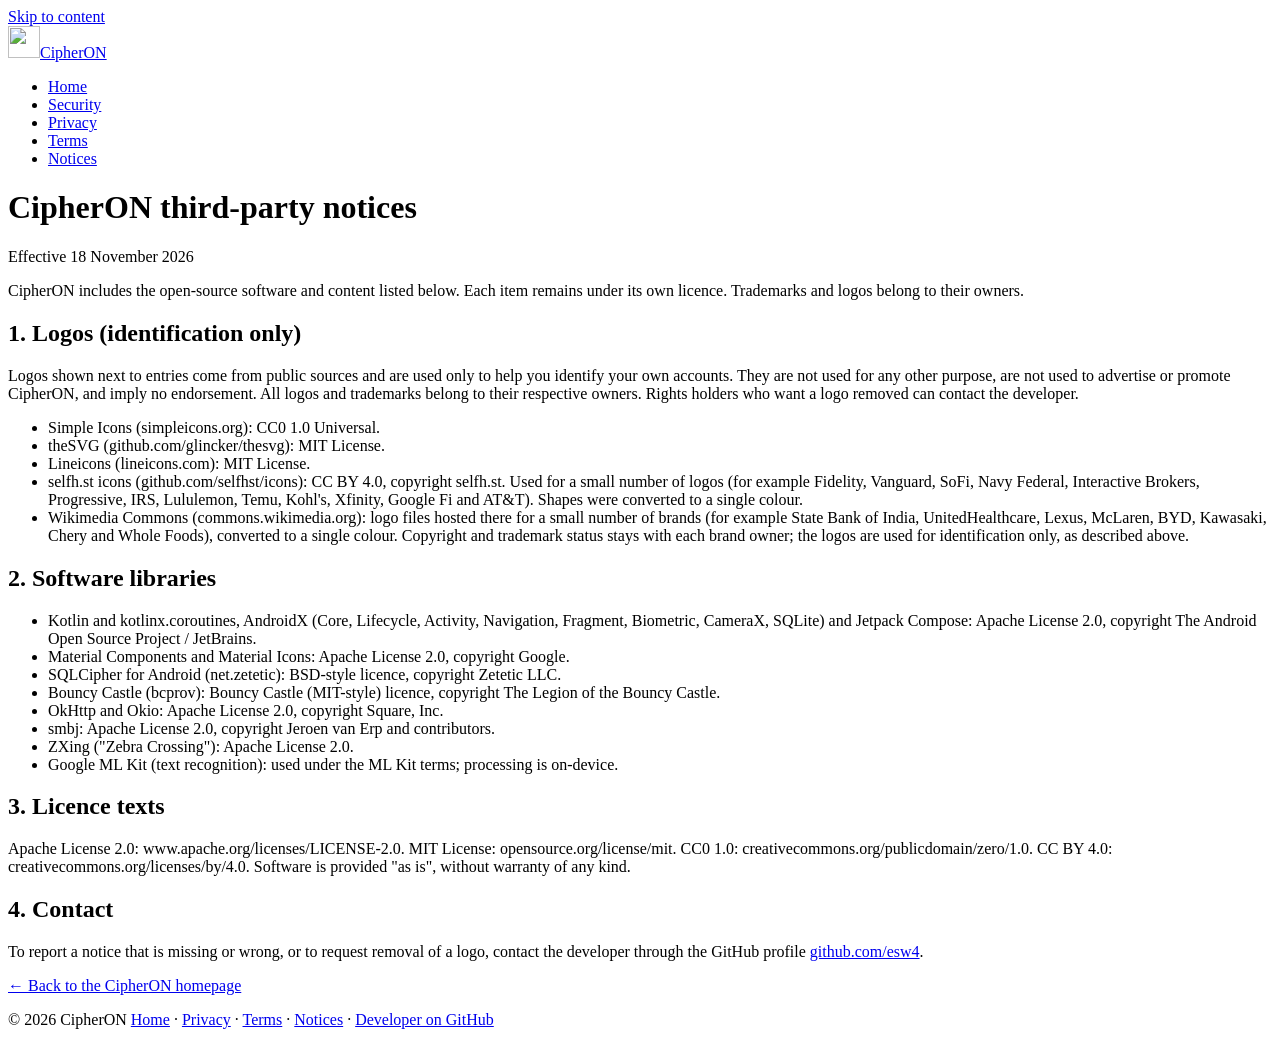
==== notices.html @ 96c5bdcf "Add terms of use and third-party notices, update privacy policy, link them from the site" ====
<!doctype html>
<html lang="en">
<head>
<meta charset="utf-8">
<meta name="viewport" content="width=device-width, initial-scale=1">
<title>CipherON third-party notices</title>
<meta name="description" content="Open-source software, logo sources and licences used by CipherON.">
<meta name="theme-color" content="#0b0b0b">
<link rel="icon" href="logo.png">
<link rel="stylesheet" href="style.css">
</head>
<body>
<a class="skip" href="#main">Skip to content</a>
<nav class="top" aria-label="Main">
  <div class="wrap">
    <a class="brand" href="index.html"><img src="logo.png" alt="" width="32" height="32">CipherON</a>
    <ul><li><a href="index.html">Home</a></li><li><a href="index.html#security">Security</a></li><li><a href="privacy.html">Privacy</a></li><li><a href="terms.html">Terms</a></li><li><a href="notices.html">Notices</a></li></ul>
  </div>
</nav>
<main class="doc" id="main">
  <h1>CipherON third-party notices</h1>
  <p>Effective 18 November 2026</p>

<p>CipherON includes the open-source software and content listed below. Each item remains under its own licence. Trademarks and logos belong to their owners.</p>
<h2>1. Logos (identification only)</h2>
<p>Logos shown next to entries come from public sources and are used only to help you identify your own accounts. They are not used for any other purpose, are not used to advertise or promote CipherON, and imply no endorsement. All logos and trademarks belong to their respective owners. Rights holders who want a logo removed can contact the developer.</p>
<ul>
  <li>Simple Icons (simpleicons.org): CC0 1.0 Universal.</li>
  <li>theSVG (github.com/glincker/thesvg): MIT License.</li>
  <li>Lineicons (lineicons.com): MIT License.</li>
  <li>selfh.st icons (github.com/selfhst/icons): CC BY 4.0, copyright selfh.st. Used for a small number of logos (for example Fidelity, Vanguard, SoFi, Navy Federal, Interactive Brokers, Progressive, IRS, Lululemon, Temu, Kohl's, Xfinity, Google Fi and AT&amp;T). Shapes were converted to a single colour.</li>
  <li>Wikimedia Commons (commons.wikimedia.org): logo files hosted there for a small number of brands (for example State Bank of India, UnitedHealthcare, Lexus, McLaren, BYD, Kawasaki, Chery and Whole Foods), converted to a single colour. Copyright and trademark status stays with each brand owner; the logos are used for identification only, as described above.</li>
</ul>
<h2>2. Software libraries</h2>
<ul>
  <li>Kotlin and kotlinx.coroutines, AndroidX (Core, Lifecycle, Activity, Navigation, Fragment, Biometric, CameraX, SQLite) and Jetpack Compose: Apache License 2.0, copyright The Android Open Source Project / JetBrains.</li>
  <li>Material Components and Material Icons: Apache License 2.0, copyright Google.</li>
  <li>SQLCipher for Android (net.zetetic): BSD-style licence, copyright Zetetic LLC.</li>
  <li>Bouncy Castle (bcprov): Bouncy Castle (MIT-style) licence, copyright The Legion of the Bouncy Castle.</li>
  <li>OkHttp and Okio: Apache License 2.0, copyright Square, Inc.</li>
  <li>smbj: Apache License 2.0, copyright Jeroen van Erp and contributors.</li>
  <li>ZXing ("Zebra Crossing"): Apache License 2.0.</li>
  <li>Google ML Kit (text recognition): used under the ML Kit terms; processing is on-device.</li>
</ul>
<h2>3. Licence texts</h2>
<p>Apache License 2.0: www.apache.org/licenses/LICENSE-2.0. MIT License: opensource.org/license/mit. CC0 1.0: creativecommons.org/publicdomain/zero/1.0. CC BY 4.0: creativecommons.org/licenses/by/4.0. Software is provided "as is", without warranty of any kind.</p>
<h2>4. Contact</h2>
<p>To report a notice that is missing or wrong, or to request removal of a logo, contact the developer through the GitHub profile <a href="https://github.com/esw4">github.com/esw4</a>.</p>

  <p><a href="index.html">&larr; Back to the CipherON homepage</a></p>
</main>
<footer>
  <div class="wrap">
    <span>&copy; 2026 CipherON</span>
    <span><a href="index.html">Home</a> &middot; <a href="privacy.html">Privacy</a> &middot; <a href="terms.html">Terms</a> &middot; <a href="notices.html">Notices</a> &middot; <a href="https://github.com/esw4">Developer on GitHub</a></span>
  </div>
</footer>
</body>
</html>
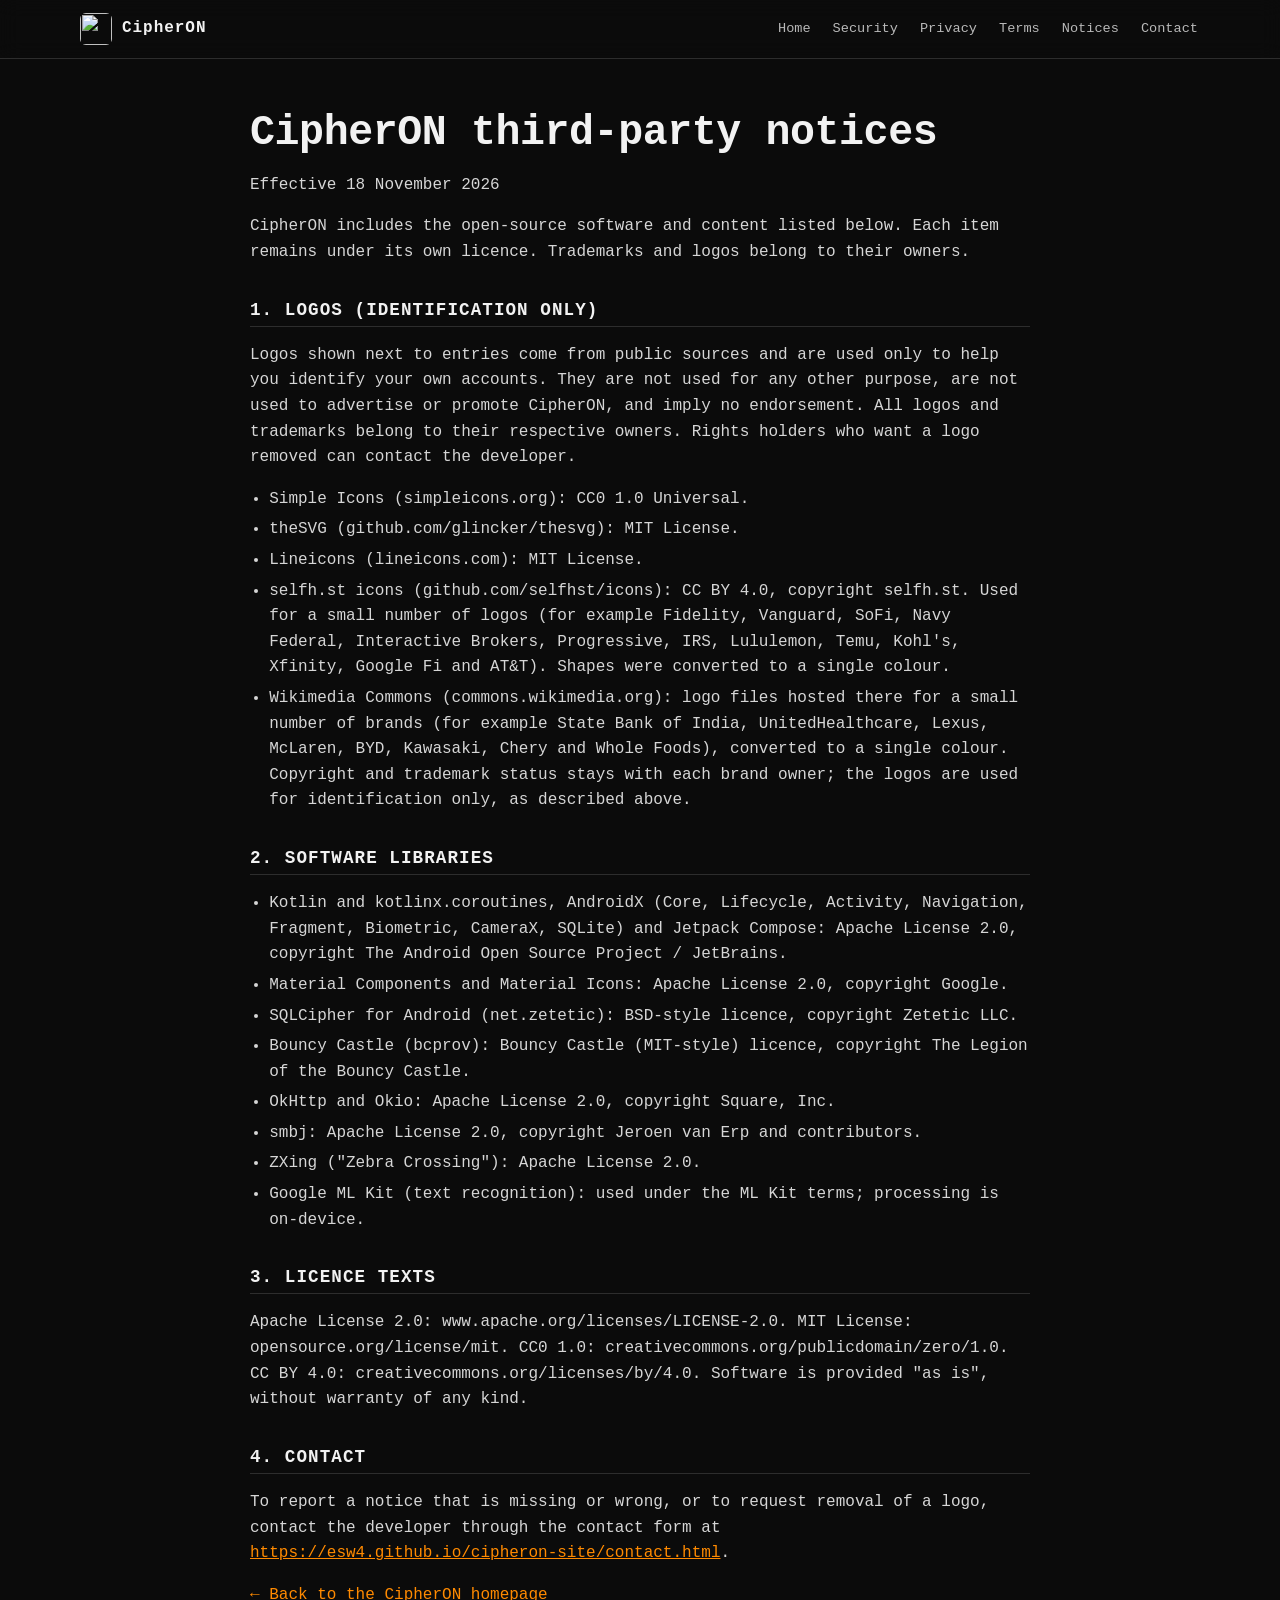
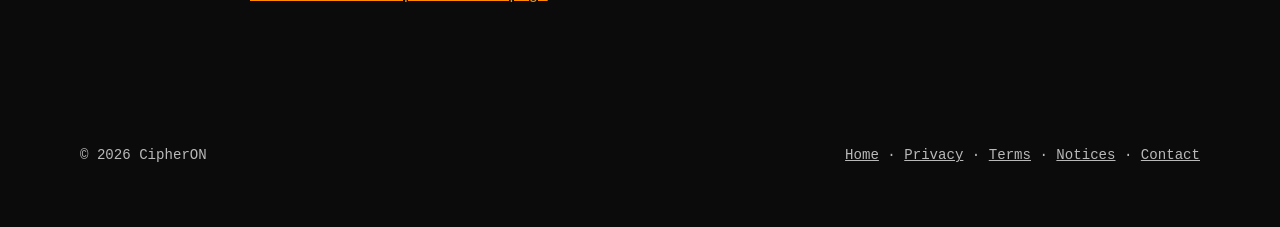
==== commit 9fdb613e: "Add contact form page, replace the GitHub profile contact with it, add website contact section to th" ====
--- a/notices.html
+++ b/notices.html
@@ -14,7 +14,7 @@
 <nav class="top" aria-label="Main">
   <div class="wrap">
     <a class="brand" href="index.html"><img src="logo.png" alt="" width="32" height="32">CipherON</a>
-    <ul><li><a href="index.html">Home</a></li><li><a href="index.html#security">Security</a></li><li><a href="privacy.html">Privacy</a></li><li><a href="terms.html">Terms</a></li><li><a href="notices.html">Notices</a></li></ul>
+    <ul><li><a href="index.html">Home</a></li><li><a href="index.html#security">Security</a></li><li><a href="privacy.html">Privacy</a></li><li><a href="terms.html">Terms</a></li><li><a href="notices.html">Notices</a></li><li><a href="contact.html">Contact</a></li></ul>
   </div>
 </nav>
 <main class="doc" id="main">
@@ -45,14 +45,14 @@
 <h2>3. Licence texts</h2>
 <p>Apache License 2.0: www.apache.org/licenses/LICENSE-2.0. MIT License: opensource.org/license/mit. CC0 1.0: creativecommons.org/publicdomain/zero/1.0. CC BY 4.0: creativecommons.org/licenses/by/4.0. Software is provided "as is", without warranty of any kind.</p>
 <h2>4. Contact</h2>
-<p>To report a notice that is missing or wrong, or to request removal of a logo, contact the developer through the GitHub profile <a href="https://github.com/esw4">github.com/esw4</a>.</p>
+<p>To report a notice that is missing or wrong, or to request removal of a logo, contact the developer through the contact form at <a href="https://esw4.github.io/cipheron-site/contact.html">https://esw4.github.io/cipheron-site/contact.html</a>.</p>
 
   <p><a href="index.html">&larr; Back to the CipherON homepage</a></p>
 </main>
 <footer>
   <div class="wrap">
     <span>&copy; 2026 CipherON</span>
-    <span><a href="index.html">Home</a> &middot; <a href="privacy.html">Privacy</a> &middot; <a href="terms.html">Terms</a> &middot; <a href="notices.html">Notices</a> &middot; <a href="https://github.com/esw4">Developer on GitHub</a></span>
+    <span><a href="index.html">Home</a> &middot; <a href="privacy.html">Privacy</a> &middot; <a href="terms.html">Terms</a> &middot; <a href="notices.html">Notices</a> &middot; <a href="contact.html">Contact</a></span>
   </div>
 </footer>
 </body>
--- a/style.css
+++ b/style.css
@@ -0,0 +1,217 @@
+/* CipherON site: dark stage, orange LCD accents, CSS 3D (no libraries). */
+:root{
+  --bg:#0b0b0b; --bg2:#141414; --fg:#f2f2f2; --muted:#b9b9b9; --accent:#ff8a00; --on-accent:#0a0a0a;
+  --line:rgba(255,255,255,.14); --glow:rgba(255,138,0,.35);
+  --mono: ui-monospace,"SF Mono",Menlo,Consolas,"Liberation Mono",monospace;
+}
+*{box-sizing:border-box}
+html{scroll-behavior:smooth;-webkit-text-size-adjust:100%;overflow-x:hidden;overflow-x:clip}
+section{overflow-x:clip}
+body{margin:0;background:var(--bg);color:var(--fg);font:16px/1.6 var(--mono);overflow-x:hidden}
+img{max-width:100%}
+a{color:var(--accent)}
+:focus-visible{outline:3px solid var(--accent);outline-offset:3px}
+.wrap{width:min(1120px,100% - 32px);margin:0 auto}
+.skip{position:absolute;left:-999px;top:8px;background:var(--accent);color:var(--on-accent);padding:8px 12px;z-index:100}
+.skip:focus{left:8px}
+
+/* ---------- nav ---------- */
+nav.top{position:sticky;top:0;z-index:50;background:rgba(11,11,11,.82);backdrop-filter:blur(10px);-webkit-backdrop-filter:blur(10px);border-bottom:1px solid var(--line)}
+nav.top .wrap{display:flex;align-items:center;gap:20px;min-height:58px}
+.brand{display:flex;align-items:center;gap:10px;color:var(--fg);text-decoration:none;font-weight:700;letter-spacing:.06em}
+.brand img{width:32px;height:32px;border-radius:6px}
+nav.top ul{display:flex;gap:18px;list-style:none;margin:0 0 0 auto;padding:0;font-size:.85rem}
+nav.top ul a{color:var(--muted);text-decoration:none;padding:6px 2px}
+nav.top ul a:hover{color:var(--accent)}
+@media (max-width:820px){nav.top ul{display:none}}
+
+/* ---------- buttons ---------- */
+.btn{display:inline-block;font:inherit;font-weight:700;letter-spacing:.05em;text-transform:uppercase;font-size:.85rem;padding:14px 22px;border:2px solid var(--accent);background:var(--accent);color:var(--on-accent);text-decoration:none;cursor:pointer;transition:transform .2s,box-shadow .2s}
+.btn:hover{transform:translate(-3px,-3px);box-shadow:5px 5px 0 var(--fg)}
+.btn.ghost{background:transparent;color:var(--accent)}
+.row{display:flex;flex-wrap:wrap;gap:14px}
+
+/* ---------- sections ---------- */
+section{padding:84px 0;position:relative}
+h1,h2,h3{line-height:1.15;margin:0}
+h1{font-size:clamp(2.1rem,5.4vw,4rem);letter-spacing:-.01em}
+h2{font-size:clamp(1.6rem,3.6vw,2.5rem);margin-bottom:12px}
+h2 .tag{display:block;font-size:.8rem;letter-spacing:.2em;color:var(--accent);margin-bottom:10px;text-transform:uppercase}
+.lead{color:var(--muted);max-width:62ch;font-size:1.05rem}
+.accent{color:var(--accent)}
+.center{text-align:center}.center .lead,.lead.center{margin-inline:auto;text-align:center}
+
+/* reveal on scroll */
+.rv{opacity:0;transform:translate3d(0,40px,0) rotateX(12deg);transition:opacity .8s ease,transform .8s cubic-bezier(.2,.7,.2,1)}
+.rv.in{opacity:1;transform:none}
+
+/* ---------- phone (3D device) ---------- */
+.phone{--w:230px;position:relative;width:var(--w);aspect-ratio:9/20;border-radius:calc(var(--w)*.13);background:#050505;border:calc(var(--w)*.035) solid #1b1b1b;box-shadow:0 0 0 1px #333 inset,0 30px 60px rgba(0,0,0,.65),0 0 50px var(--glow);transform-style:preserve-3d}
+.phone::before{content:"";position:absolute;inset:-2px;border-radius:inherit;background:#0e0e0e;transform:translateZ(-14px);box-shadow:0 0 0 2px #222}
+.phone::after{content:"";position:absolute;inset:0;border-radius:inherit;pointer-events:none;background:linear-gradient(115deg,rgba(255,255,255,.2),rgba(255,255,255,0) 38%,rgba(255,255,255,0) 70%,rgba(255,255,255,.08))}
+.phone img{display:block;width:100%;height:100%;object-fit:cover;border-radius:calc(var(--w)*.095)}
+.phone .cam{position:absolute;top:2.4%;left:50%;width:3.6%;aspect-ratio:1;border-radius:50%;background:#000;transform:translateX(-50%);box-shadow:0 0 0 2px #151515;z-index:2}
+
+/* ---------- hero ---------- */
+.hero{padding:56px 0 90px;overflow:hidden}
+.hero .wrap{display:grid;grid-template-columns:1.05fr 1fr;gap:30px;align-items:center}
+.hero h1 em{font-style:normal;color:var(--accent);text-shadow:0 0 28px var(--glow)}
+.hero p.lead{margin:20px 0 28px}
+.badges{display:flex;flex-wrap:wrap;gap:8px;margin-top:26px}
+.badge{border:1px solid var(--line);padding:5px 11px;font-size:.78rem;letter-spacing:.06em;color:var(--muted)}
+.stage{perspective:1400px;height:640px;display:grid;place-items:center;position:relative}
+.stack{position:relative;width:100%;height:100%;transform-style:preserve-3d;transition:transform .15s ease-out}
+.stack .phone{position:absolute;left:50%;top:50%;animation:float 7s ease-in-out infinite}
+.stack .p1{--w:250px;margin:-278px 0 0 -125px;transform:translate3d(-128px,10px,-60px) rotateY(24deg) rotateZ(-3deg)}
+.stack .p2{--w:270px;margin:-300px 0 0 -135px;transform:translate3d(0,0,60px);animation-delay:-2s;z-index:3}
+.stack .p3{--w:250px;margin:-278px 0 0 -125px;transform:translate3d(128px,16px,-60px) rotateY(-24deg) rotateZ(3deg);animation-delay:-4s}
+@keyframes float{0%,100%{translate:0 0}50%{translate:0 -14px}}
+.floor{position:absolute;left:50%;bottom:20px;width:520px;height:60px;margin-left:-260px;background:radial-gradient(closest-side,rgba(255,138,0,.4),transparent);filter:blur(8px)}
+@media (max-width:900px){
+  .hero .wrap{grid-template-columns:1fr}
+  .stage{height:520px}
+  .stack .p1{--w:190px;margin:-211px 0 0 -95px;transform:translate3d(-105px,8px,-40px) rotateY(22deg)}
+  .stack .p2{--w:210px;margin:-233px 0 0 -105px}
+  .stack .p3{--w:190px;margin:-211px 0 0 -95px;transform:translate3d(105px,12px,-40px) rotateY(-22deg)}
+  .floor{width:340px;margin-left:-170px}
+}
+@media (max-width:420px){
+  .stack .p1,.stack .p3{--w:150px;margin:-167px 0 0 -75px}
+  .stack .p1{transform:translate3d(-82px,8px,-40px) rotateY(22deg)}
+  .stack .p3{transform:translate3d(82px,12px,-40px) rotateY(-22deg)}
+  .stack .p2{--w:180px;margin:-200px 0 0 -90px}
+}
+
+/* ---------- facts strip ---------- */
+.facts{padding:0;border-block:1px solid var(--line);background:var(--bg2)}
+.facts .wrap{display:grid;grid-template-columns:repeat(5,1fr)}
+.fact{padding:26px 14px;text-align:center;border-left:1px solid var(--line)}
+.fact:first-child{border-left:0}
+.fact b{display:block;font-size:clamp(1.4rem,3vw,2.2rem);color:var(--accent)}
+.fact span{font-size:.78rem;letter-spacing:.1em;text-transform:uppercase;color:var(--muted)}
+@media (max-width:700px){.facts .wrap{grid-template-columns:repeat(2,1fr)}.fact:nth-child(3){border-left:0}.fact{border-top:1px solid var(--line)}}
+
+/* ---------- carousel ---------- */
+.carousel{perspective:1600px;height:610px;margin-top:30px;position:relative;touch-action:pan-y;cursor:grab;user-select:none;-webkit-user-select:none}
+.carousel.drag{cursor:grabbing}
+.ring{position:absolute;left:50%;top:44%;width:0;height:0;transform-style:preserve-3d}
+.ring .phone{position:absolute;--w:230px;margin:-256px 0 0 -115px;backface-visibility:hidden;-webkit-backface-visibility:hidden;transition:filter .4s,opacity .4s}
+.ring .phone.dim{filter:brightness(.62) saturate(.8)}
+.cap{min-height:118px;text-align:center;max-width:620px;margin:6px auto 0}
+.cap h3{font-size:1.25rem;color:var(--accent);margin-bottom:6px}
+.cap p{margin:0;color:var(--muted)}
+.ctrls{display:flex;justify-content:center;align-items:center;gap:12px;margin-top:6px}
+.ctrls button{font:inherit;width:46px;height:46px;border:2px solid var(--accent);background:transparent;color:var(--accent);font-size:1.2rem;cursor:pointer}
+.ctrls button:hover{background:var(--accent);color:var(--on-accent)}
+.dots{display:flex;gap:7px}
+.dots i{width:9px;height:9px;border:1px solid var(--accent);display:block;cursor:pointer}
+.dots i.on{background:var(--accent)}
+@media (max-width:600px){.carousel{height:520px}.ring .phone{--w:190px;margin:-211px 0 0 -95px}}
+
+/* ---------- security layers ---------- */
+.sec{display:grid;grid-template-columns:1fr 1fr;gap:40px;align-items:center}
+.layers{perspective:1200px;height:470px;display:grid;place-items:center}
+.lstack{position:relative;width:300px;height:300px;transform-style:preserve-3d;transform:rotateX(58deg) rotateZ(-34deg);transition:transform .2s ease-out}
+.layer{position:absolute;inset:0;border:2px solid var(--accent);background:rgba(255,138,0,.08);backdrop-filter:blur(2px);display:flex;align-items:flex-end;padding:12px;font-size:.78rem;letter-spacing:.08em;text-transform:uppercase;color:var(--fg);transition:transform .4s,background .3s,box-shadow .3s;cursor:pointer;text-align:left;font-family:var(--mono)}
+.layer:nth-child(1){transform:translateZ(0)}
+.layer:nth-child(2){transform:translateZ(46px)}
+.layer:nth-child(3){transform:translateZ(92px)}
+.layer:nth-child(4){transform:translateZ(138px)}
+.layer:nth-child(5){transform:translateZ(184px)}
+.layer.on{background:rgba(255,138,0,.38);box-shadow:0 0 40px var(--glow)}
+.layer.on{transform:translateZ(var(--z)) translate(-10px,-10px)}
+.lstack .layer:nth-child(1){--z:0px}.lstack .layer:nth-child(2){--z:46px}.lstack .layer:nth-child(3){--z:92px}.lstack .layer:nth-child(4){--z:138px}.lstack .layer:nth-child(5){--z:184px}
+.sec ol{list-style:none;margin:20px 0 0;padding:0;counter-reset:s}
+.sec li{counter-increment:s;padding:14px 16px 14px 56px;border:1px solid var(--line);margin-bottom:10px;position:relative;cursor:pointer;transition:border-color .2s,background .2s}
+.sec li::before{content:counter(s);position:absolute;left:14px;top:12px;width:28px;height:28px;border:2px solid var(--accent);display:grid;place-items:center;color:var(--accent);font-weight:700}
+.sec li.on,.sec li:hover{border-color:var(--accent);background:rgba(255,138,0,.07)}
+.sec li b{display:block;color:var(--fg)}
+.sec li span{color:var(--muted);font-size:.9rem}
+.chips{display:flex;flex-wrap:wrap;gap:8px;margin-top:18px}
+.chip{border:1px solid var(--accent);color:var(--accent);padding:5px 10px;font-size:.78rem;letter-spacing:.05em}
+@media (max-width:900px){.sec{grid-template-columns:1fr}.layers{height:380px}.lstack{width:230px;height:230px}}
+
+/* ---------- animations ---------- */
+.anim{display:flex;justify-content:center;flex-wrap:wrap;gap:60px;perspective:1400px;margin-top:40px}
+.anim figure{margin:0;text-align:center;max-width:280px}
+.anim .phone{--w:240px;transition:transform .2s ease-out;margin:0 auto}
+.anim figcaption{margin-top:16px;color:var(--muted);font-size:.9rem}
+.anim figcaption b{display:block;color:var(--accent);font-size:1.05rem;margin-bottom:4px}
+.anim .red figcaption b{color:#ff4d3d}
+
+/* ---------- feature cards ---------- */
+.cards{display:grid;grid-template-columns:repeat(auto-fit,minmax(240px,1fr));gap:18px;margin-top:36px;perspective:1100px}
+.card{border:1px solid var(--line);background:linear-gradient(160deg,var(--bg2),#0e0e0e);padding:24px 22px;transform-style:preserve-3d;transition:transform .15s ease-out,border-color .2s,box-shadow .2s;will-change:transform}
+.card:hover{border-color:var(--accent);box-shadow:0 20px 40px rgba(0,0,0,.5),0 0 30px var(--glow)}
+.card .ic{width:46px;height:46px;border:2px solid var(--accent);display:grid;place-items:center;color:var(--accent);margin-bottom:14px;transform:translateZ(40px);background:var(--bg)}
+.card h3{font-size:1.05rem;margin-bottom:6px;transform:translateZ(24px)}
+.card p{margin:0;color:var(--muted);font-size:.92rem;transform:translateZ(12px)}
+.ic svg{width:24px;height:24px;stroke:currentColor;fill:none;stroke-width:2;stroke-linecap:square}
+
+/* ---------- backup ---------- */
+.bk{display:grid;grid-template-columns:1.1fr 1fr;gap:40px;align-items:center}
+.bk .pair{perspective:1300px;display:flex;justify-content:center;gap:0;height:560px;align-items:center}
+.pair .phone{--w:220px;transition:transform .2s ease-out}
+.pair .phone:first-child{transform:rotateY(18deg) translateX(40px)}
+.pair .phone:last-child{transform:rotateY(-18deg) translateX(-40px)}
+.steps{list-style:none;padding:0;margin:22px 0 0}
+.steps li{padding:14px 0 14px 46px;position:relative;border-top:1px solid var(--line)}
+.steps li::before{content:"▸";position:absolute;left:10px;color:var(--accent);font-weight:700}
+.steps b{color:var(--fg)}
+.steps span{color:var(--muted);display:block;font-size:.92rem}
+@media (max-width:900px){.bk{grid-template-columns:1fr}.pair .phone{--w:170px}.bk .pair{height:440px}}
+
+/* ---------- themes ---------- */
+.sw{display:flex;flex-wrap:wrap;gap:12px;margin:26px 0}
+.sw button{font:inherit;display:flex;align-items:center;gap:10px;padding:10px 14px;border:2px solid var(--line);background:var(--bg2);color:var(--fg);cursor:pointer;letter-spacing:.05em;font-size:.82rem;text-transform:uppercase}
+.sw button i{width:22px;height:22px;display:block;border:2px solid var(--fg)}
+.sw button[aria-pressed=true]{border-color:var(--accent);box-shadow:0 0 18px var(--glow)}
+.fan{perspective:1400px;display:flex;justify-content:center;gap:16px;flex-wrap:wrap;margin-top:20px}
+.fan .phone{--w:190px;transition:transform .25s ease-out}
+.fan figure{margin:0;text-align:center}
+.fan figcaption{margin-top:14px;font-size:.82rem;letter-spacing:.1em;text-transform:uppercase;color:var(--muted)}
+
+/* ---------- lists ---------- */
+.cols{display:grid;grid-template-columns:repeat(auto-fit,minmax(260px,1fr));gap:28px;margin-top:30px}
+.cols h3{color:var(--accent);margin-bottom:10px}
+.cols ul{margin:0;padding-left:1.1em;color:var(--muted)}
+.cols li{margin:5px 0}
+
+/* ---------- faq ---------- */
+details{border-top:1px solid var(--line);padding:16px 0}
+details:last-of-type{border-bottom:1px solid var(--line)}
+summary{cursor:pointer;font-weight:700;list-style:none;display:flex;justify-content:space-between;gap:12px}
+summary::after{content:"+";color:var(--accent);font-size:1.3rem;line-height:1}
+details[open] summary::after{content:"−"}
+details p{margin:12px 0 0;color:var(--muted);max-width:75ch}
+
+/* ---------- cta + footer ---------- */
+.cta{text-align:center;background:radial-gradient(60% 120% at 50% 100%,var(--glow),transparent 70%),var(--bg2);border-block:1px solid var(--line)}
+footer{padding:40px 0 60px;color:var(--muted);font-size:.88rem}
+footer .wrap{display:flex;flex-wrap:wrap;gap:16px 30px;justify-content:space-between;align-items:center}
+footer a{color:var(--muted)}footer a:hover{color:var(--accent)}
+
+/* ---------- privacy / document pages ---------- */
+.doc{width:min(780px,100% - 32px);margin:0 auto;padding:50px 0 80px}
+.doc h1{font-size:clamp(1.8rem,4vw,2.6rem);margin-bottom:6px}
+.doc h2{font-size:1.1rem;letter-spacing:.06em;text-transform:uppercase;margin:34px 0 8px;padding-bottom:6px;border-bottom:1px solid var(--line)}
+.doc p,.doc li{color:#d6d6d6}
+.doc ul{padding-left:1.2em}.doc li{margin:5px 0}
+.doc .box{border:2px solid var(--accent);padding:14px 16px;margin:18px 0;color:var(--fg)}
+.doc code{background:var(--bg2);padding:1px 6px;border:1px solid var(--line)}
+
+@media (prefers-reduced-motion:reduce){
+  *{animation:none!important;transition:none!important;scroll-behavior:auto!important}
+  .rv{opacity:1;transform:none}
+}
+
+/* contact form */
+.form{display:grid;gap:16px;margin:22px 0 10px}
+.form label{display:grid;gap:6px;font-weight:700;letter-spacing:.04em;font-size:.9rem}
+.form label span{font-weight:400;color:var(--muted);letter-spacing:0}
+.form input,.form select,.form textarea{font:inherit;color:var(--fg);background:var(--bg2);border:2px solid var(--line);padding:12px 14px;width:100%;border-radius:0}
+.form input:focus,.form select:focus,.form textarea:focus{outline:none;border-color:var(--accent);box-shadow:0 0 0 3px var(--glow)}
+.form textarea{min-height:170px;resize:vertical}
+.form .hp{position:absolute;left:-9999px;height:0;overflow:hidden}
+.form .note{color:var(--muted);font-size:.9rem;margin:0}
+.form .ok{border:2px solid var(--accent);padding:12px 14px;color:var(--fg)}
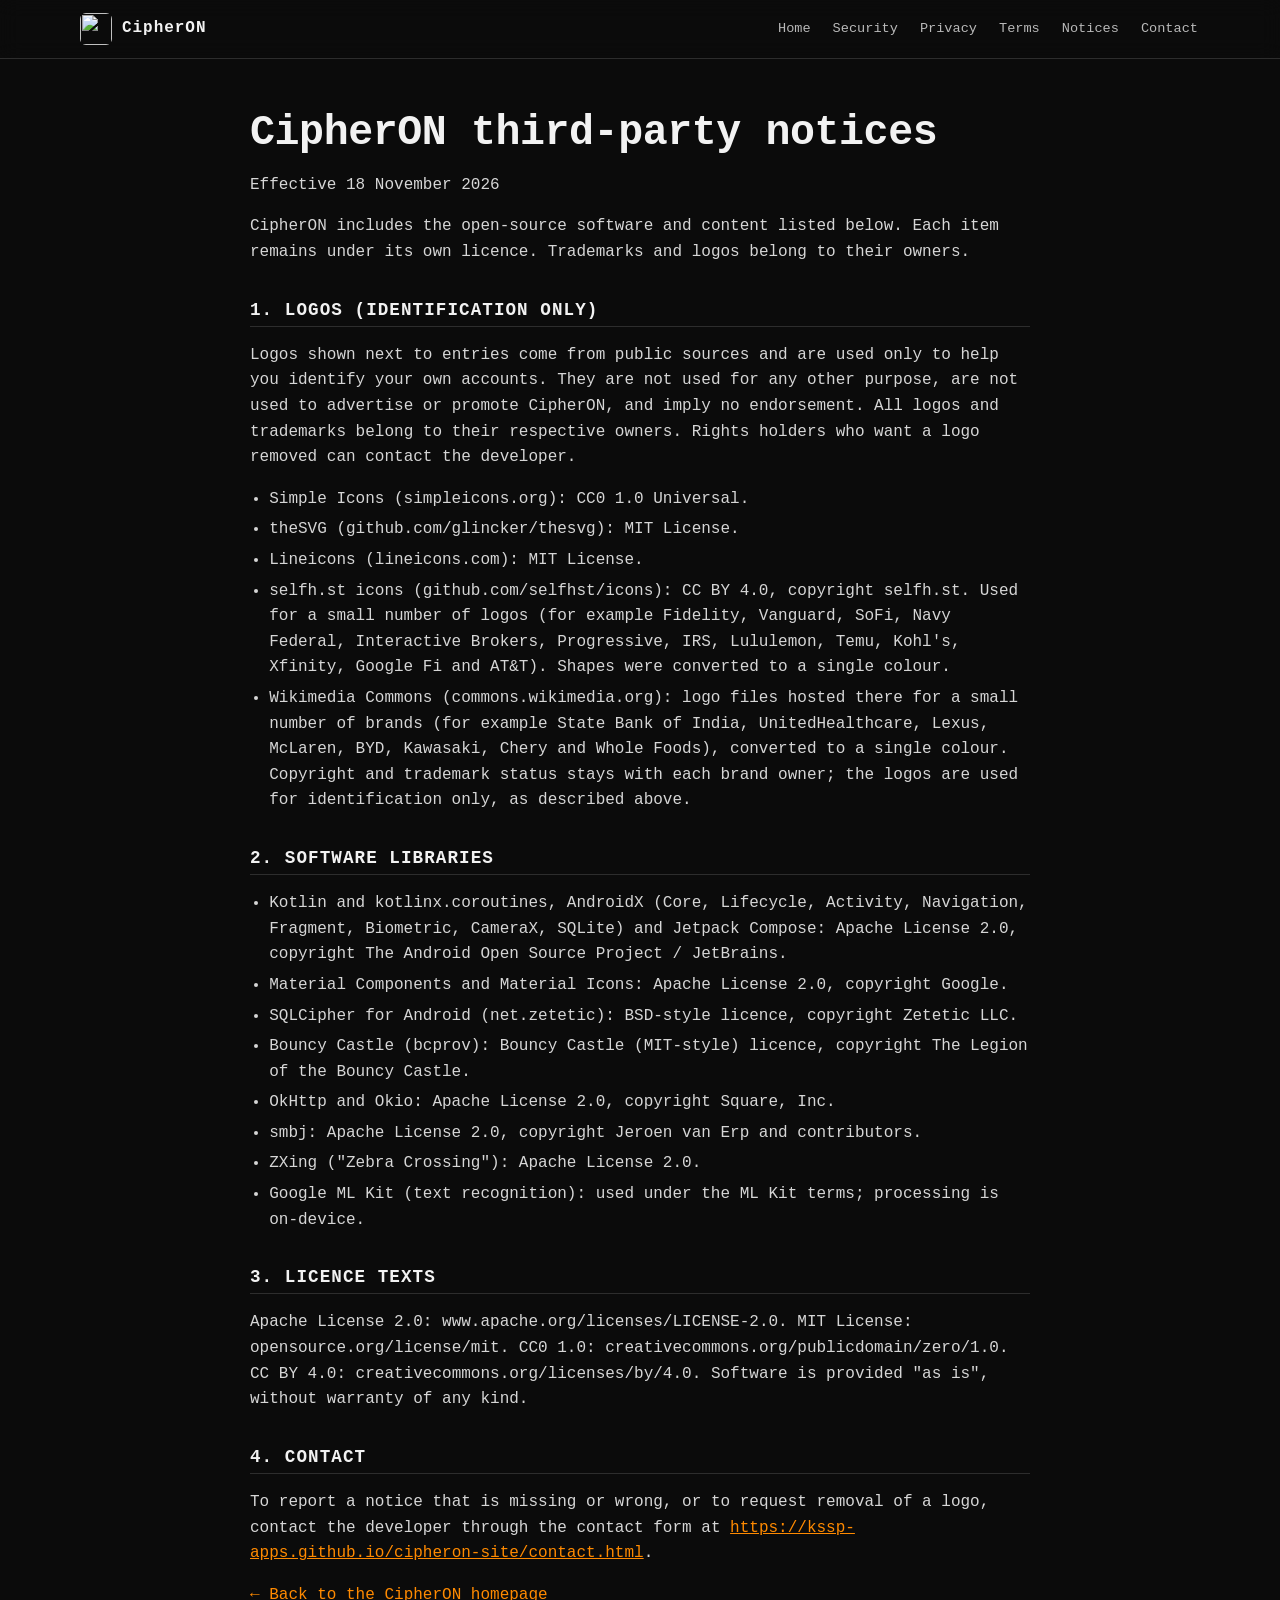
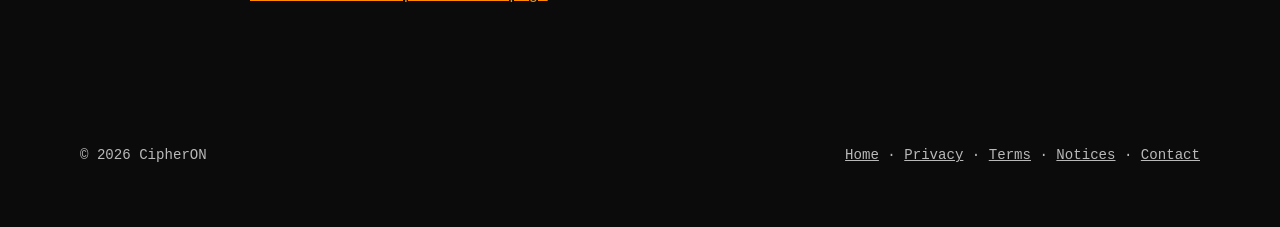
==== commit b589fc5d: "Update links for the renamed GitHub account" ====
--- a/notices.html
+++ b/notices.html
@@ -45,7 +45,7 @@
 <h2>3. Licence texts</h2>
 <p>Apache License 2.0: www.apache.org/licenses/LICENSE-2.0. MIT License: opensource.org/license/mit. CC0 1.0: creativecommons.org/publicdomain/zero/1.0. CC BY 4.0: creativecommons.org/licenses/by/4.0. Software is provided "as is", without warranty of any kind.</p>
 <h2>4. Contact</h2>
-<p>To report a notice that is missing or wrong, or to request removal of a logo, contact the developer through the contact form at <a href="https://esw4.github.io/cipheron-site/contact.html">https://esw4.github.io/cipheron-site/contact.html</a>.</p>
+<p>To report a notice that is missing or wrong, or to request removal of a logo, contact the developer through the contact form at <a href="https://kssp-apps.github.io/cipheron-site/contact.html">https://kssp-apps.github.io/cipheron-site/contact.html</a>.</p>
 
   <p><a href="index.html">&larr; Back to the CipherON homepage</a></p>
 </main>
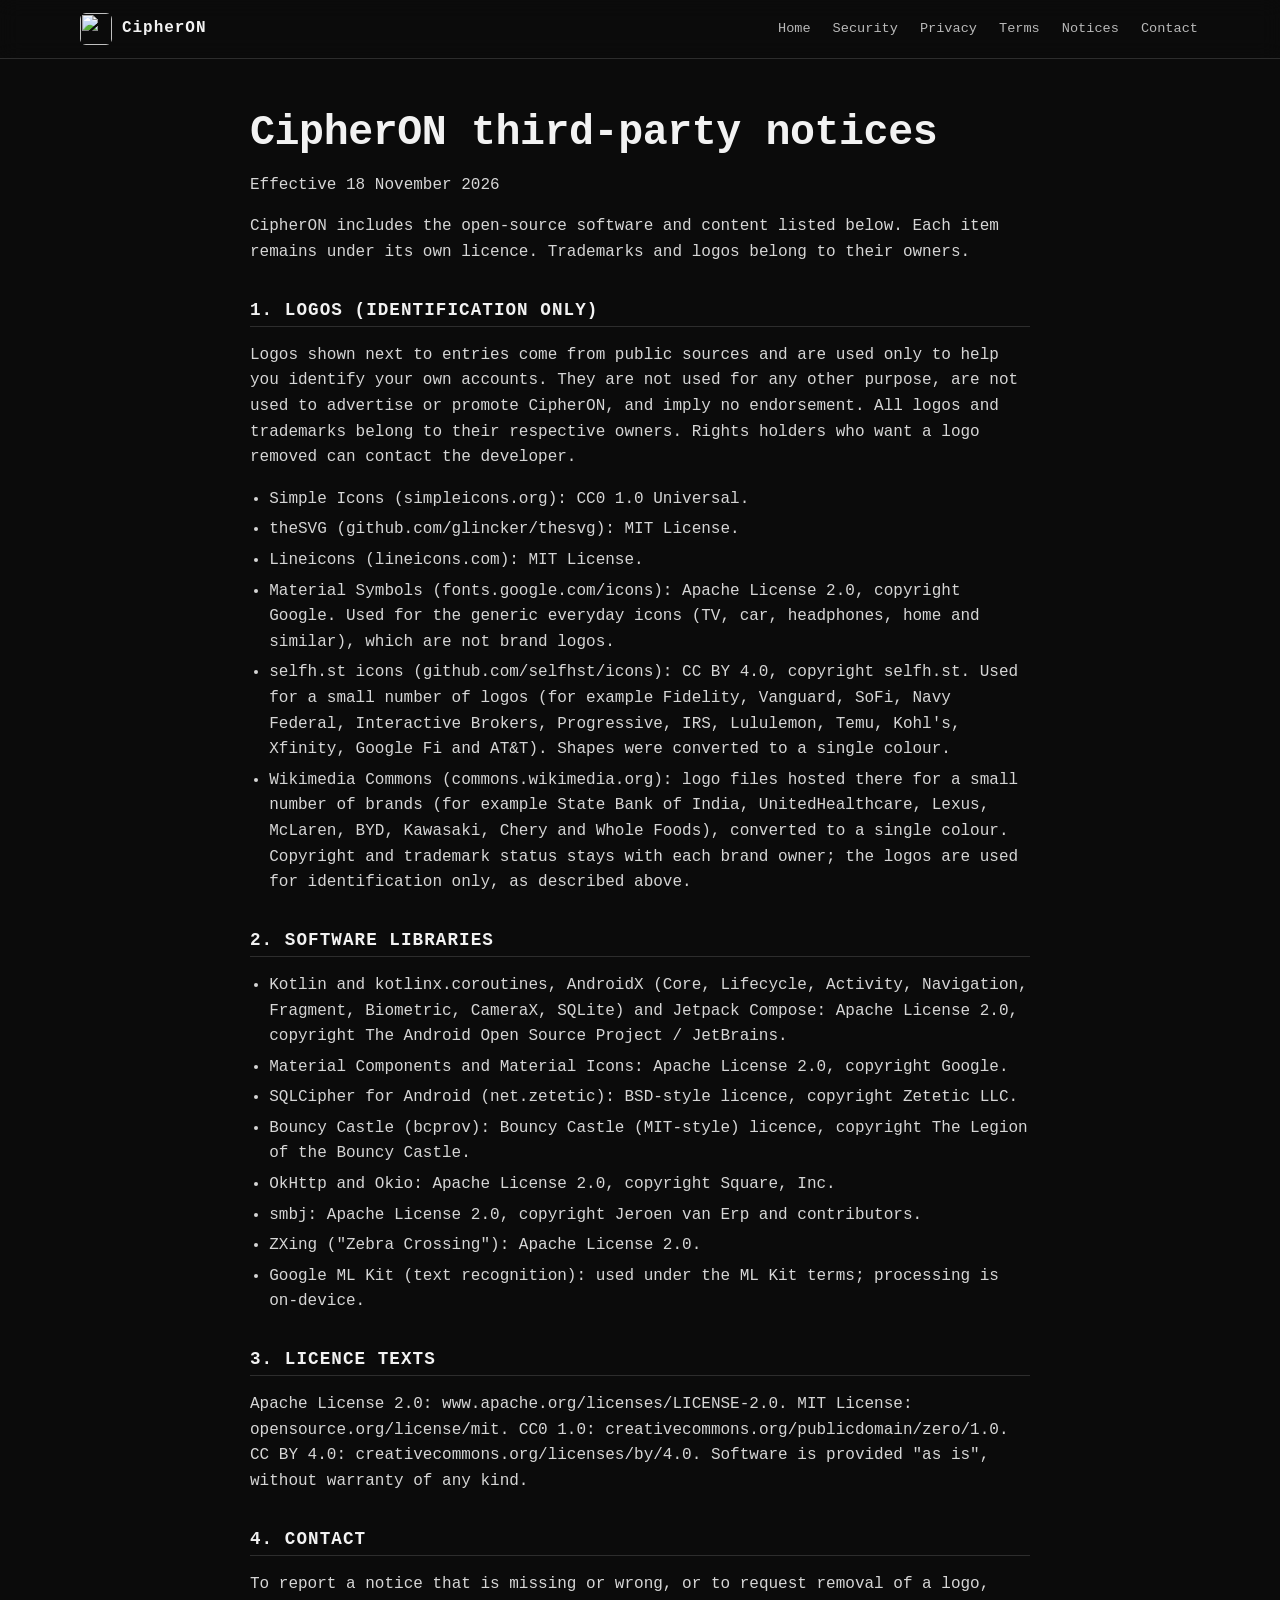
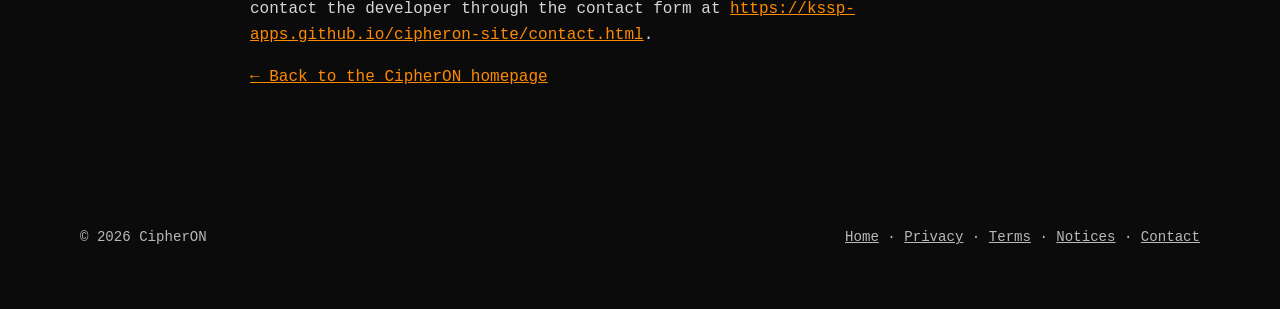
==== commit 6759e8fc: "Privacy policy, terms and notices: optional encrypted file storage" ====
--- a/notices.html
+++ b/notices.html
@@ -28,6 +28,7 @@
   <li>Simple Icons (simpleicons.org): CC0 1.0 Universal.</li>
   <li>theSVG (github.com/glincker/thesvg): MIT License.</li>
   <li>Lineicons (lineicons.com): MIT License.</li>
+  <li>Material Symbols (fonts.google.com/icons): Apache License 2.0, copyright Google. Used for the generic everyday icons (TV, car, headphones, home and similar), which are not brand logos.</li>
   <li>selfh.st icons (github.com/selfhst/icons): CC BY 4.0, copyright selfh.st. Used for a small number of logos (for example Fidelity, Vanguard, SoFi, Navy Federal, Interactive Brokers, Progressive, IRS, Lululemon, Temu, Kohl's, Xfinity, Google Fi and AT&amp;T). Shapes were converted to a single colour.</li>
   <li>Wikimedia Commons (commons.wikimedia.org): logo files hosted there for a small number of brands (for example State Bank of India, UnitedHealthcare, Lexus, McLaren, BYD, Kawasaki, Chery and Whole Foods), converted to a single colour. Copyright and trademark status stays with each brand owner; the logos are used for identification only, as described above.</li>
 </ul>
